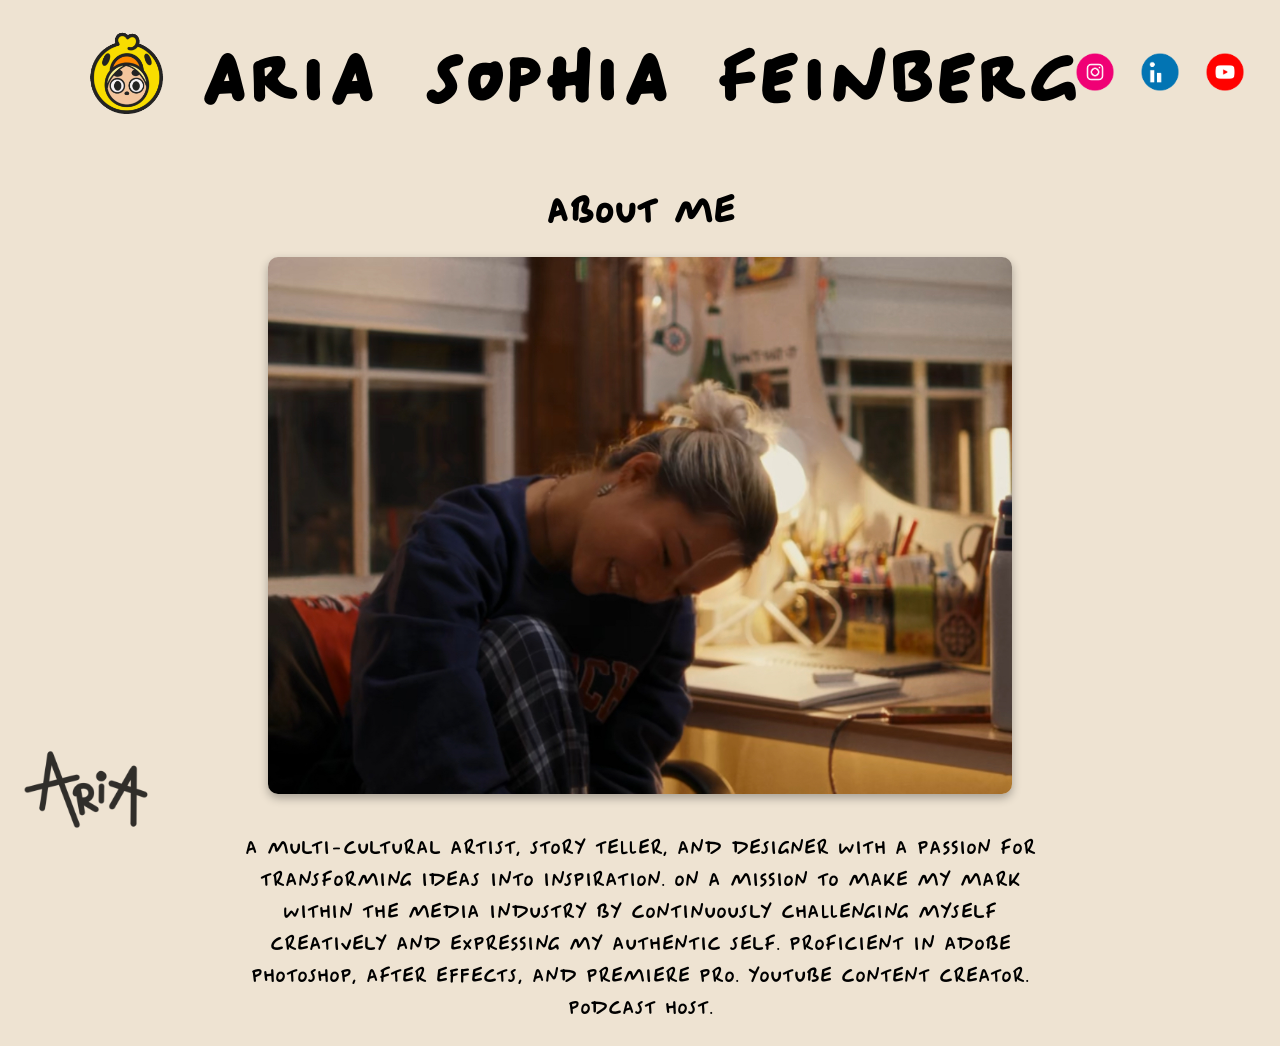
==== AboutMe/aboutme.html @ 9071901e "Added content" ====
<!DOCTYPE html>
<html lang="en">
<head>
  <meta charset="UTF-8">
  <meta name="viewport" content="width=device-width, initial-scale=1.0">
  <title>About Me</title>
  <style>
    /* Import Custom Font */
    @font-face {
    font-family: "LORE Regular";
    src: url("../fonts/LORE-Regular.otf") format("opentype");
    font-weight: normal;
    font-style: normal;
  }
  
    @font-face {
      font-family: "LORE Bold";
      src: url("../fonts/LORE-Bold.otf") format("opentype");
      font-weight: bold;
      font-style: normal;
    }
    
    @font-face {
      font-family: "LORE Alternates Regular";
      src: url("../fonts/LORE-Alternates-Regular.otf") format("opentype");
      font-weight: normal;
      font-style: normal;
    }
    
    @font-face {
      font-family: "LORE Alternates Bold";
      src: url("../fonts/LORE-Alternates-Bold.otf") format("opentype");
      font-weight: bold;
      font-style: normal;
    }

    /* Global Styles */
    body {
      text-align: center;
      background-color: #eee3d2; /* Matches header */
      font-family: "LORE Regular", Arial, sans-serif;
      margin: 0;
      padding: 0;
    }

    /* Header Section */
    .header-container {
      display: flex;
      justify-content: center; /* Center everything */
      align-items: center;
      background-color: #eee3d2;
      padding: 15px 30px;
      position: relative;
    }

    .logo {
      height: 250px;
      position: absolute;
      left: 30px; /* Align logo to the left */
      object-fit: contain; /* Ensures the GIF scales correctly */
      padding-top: 10px;
    }

    .placeholder-container {
      display: flex;
      justify-content: center;
      flex-grow: 1;
    }

    .placeholder-image {
      height: 150px;
      cursor: pointer;
    }

    /* Social Links */
    .social-links {
      position: absolute;
      right: 30px; /* Align links to the right */
      display: flex;
      gap: 15px;
    }

    .social-links a {
      display: inline-block;
      width: 50px; /* Set a size for the icons */
      height: 50px;
    }

    .social-links img {
      width: 100%;
      height: 100%;
      object-fit: contain;
      transition: transform 0.3s ease-in-out;
    }

    .social-links img:hover {
      transform: scale(1.2);
    }

    /* About Me Section */
    .aboutme-container {
      display: flex;
      flex-direction: column;
      align-items: center;
      margin-top: 50px;
      padding: 0 20px;
    }

    /* About Me Header */
    .aboutme-header {
      font-size: 36px;
      font-weight: bold;
      margin-bottom: 20px;
    }

    /* About Me Image */
    .aboutme-image {
      width: 60%;
      max-width: 800px;
      height: auto;
      box-shadow: 0px 4px 10px rgba(0, 0, 0, 0.3);
      border-radius: 10px;
      margin-bottom: 20px;
    }

    /* About Me Text */
    .aboutme-text {
      max-width: 800px;
      font-size: 20px;
      line-height: 1.6;
      text-align: center;
    }


    .title-container a {
      text-decoration: none; /* ✅ Removes underline */
      color: inherit; /* ✅ Keeps the text color unchanged */
    }


    .title-text {
      font-family: "LORE Bold", Arial, sans-serif;
      font-size: 70px; /* Adjust size as needed */
      font-weight: bold;
      text-transform: uppercase;
      color: black;
      margin: 0;
      padding-top: 30px;
    }

            /* 🖋️ Fixed Signature Overlay */
            .signature-overlay {
      position: fixed;
      bottom: 0px;  /* Distance from bottom */
      left: 10px;   /* Distance from right */
      width: 150px;  /* Adjust size */
      opacity: 0.8;  /* Slight transparency */
      z-index: 999;  /* Stays above everything */
      pointer-events: none; /* Prevents interference with clicks */
    }
    /* Responsive */
    @media (max-width: 768px) {
      .aboutme-image {
        width: 80%;
        max-width: 600px;
      }
      
      .aboutme-text {
        font-size: 18px;
      }
    }
  </style>
</head>
<body>

  <!-- Header Section -->
  <div class="header-container">
  <a href="../index.html"></a>
    <img src="../gifs/logo.gif" alt="Logo" class="logo"> <!-- Left Logo -->
  </a>

    <!-- <div class="placeholder-container">
      <a href="../index.html">
        <img src="../OldBanner.png" alt="Placeholder Image" class="placeholder-image">
      </a>
    </div> -->

    <div class="title-container">
      <a href="../index.html">
        <h1 class="title-text">Aria Sophia Feinberg</h1>
      </a>
    </div>

    <div class="social-links">
      <a href="https://www.instagram.com/ariaonair_/" target="_blank">
        <img class="gif-icon" src="../gifs/instagram.gif" alt="Instagram">
      </a>
      <a href="https://www.linkedin.com/in/aria-sophia/" target="_blank">
        <img class="gif-icon" src="../gifs/linkedin.gif" alt="LinkedIn">
      </a>
      <a href="https://www.youtube.com/@ariaonair" target="_blank" class="resume-gif">
        <img class="gif-icon" src="../gifs/youtube.gif" alt="YouTube">
      </a>
    </div>
  </div>

  </div>

  <!-- About Me Section -->
  <div class="aboutme-container">
    <div class="aboutme-header">About Me</div>
    <img src="AboutMe.jpeg" alt="About Me Image" class="aboutme-image">
    <p class="aboutme-text">
      A multi-cultural artist, story teller, and designer with a passion for transforming ideas into inspiration. On a mission to make my mark within the media industry by continuously challenging myself creatively and expressing my authentic self.
Proficient in Adobe Photoshop, after effects, and premiere pro.
youtube content creator.
Podcast Host.
    </p>
  </div>

  <img src="../icons/signature.png" alt="Signature" class="signature-overlay">

  <link rel="icon" type="image/x-icon" href="../favicon.ico">



</body>
</html>
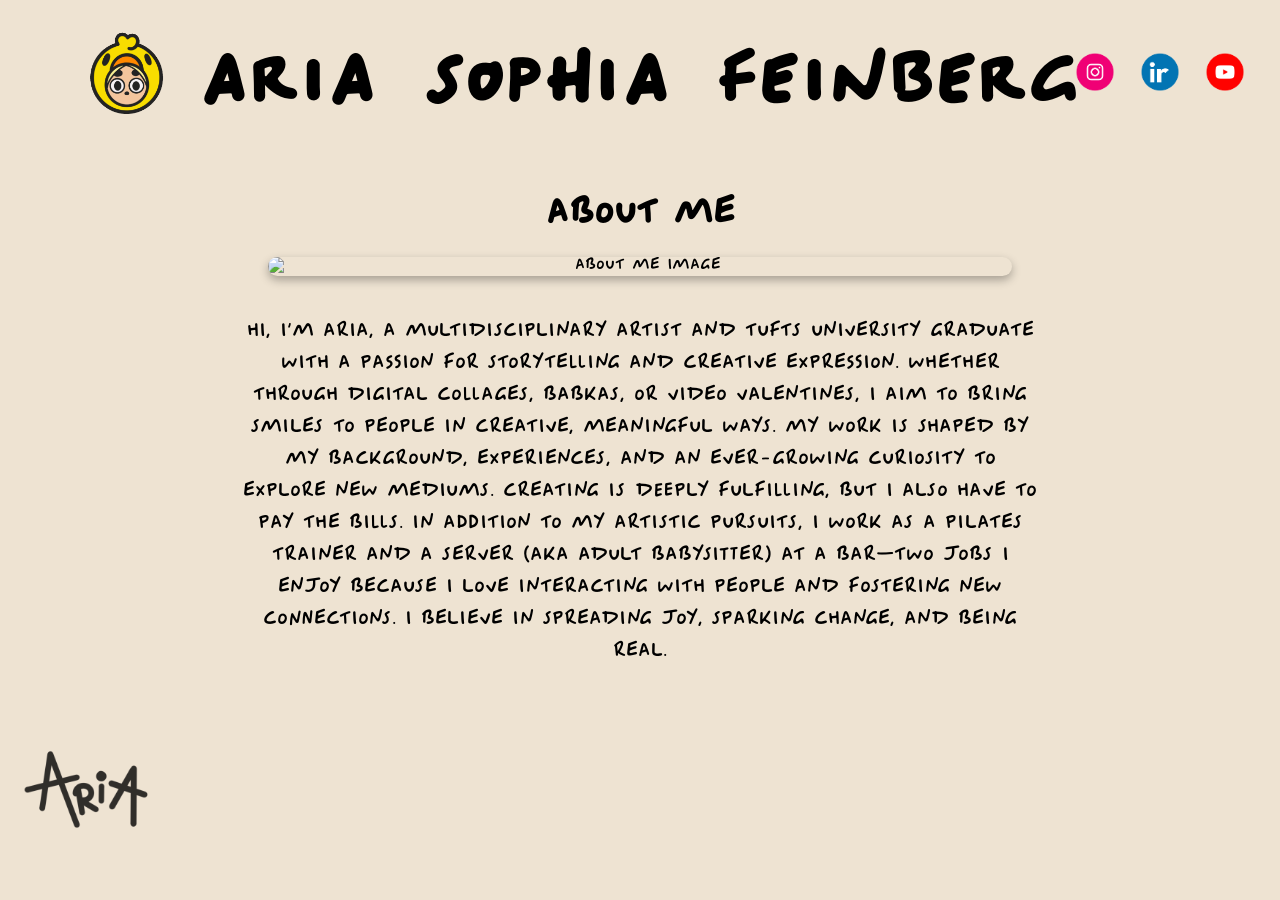
==== commit eebf7917: "Everything" ====
--- a/AboutMe/aboutme.html
+++ b/AboutMe/aboutme.html
@@ -209,12 +209,11 @@
   <!-- About Me Section -->
   <div class="aboutme-container">
     <div class="aboutme-header">About Me</div>
-    <img src="AboutMe.jpeg" alt="About Me Image" class="aboutme-image">
+    <img src="AboutMe.heic" alt="About Me Image" class="aboutme-image">
     <p class="aboutme-text">
-      A multi-cultural artist, story teller, and designer with a passion for transforming ideas into inspiration. On a mission to make my mark within the media industry by continuously challenging myself creatively and expressing my authentic self.
-Proficient in Adobe Photoshop, after effects, and premiere pro.
-youtube content creator.
-Podcast Host.
+      Hi, I’m Aria, a multidisciplinary artist and Tufts University graduate with a passion for storytelling and creative expression. Whether through digital collages, babkas, or video valentines, I aim to bring smiles to people in creative, meaningful ways. My work is shaped by my background, experiences, and an ever-growing curiosity to explore new mediums.
+Creating is deeply fulfilling, but I also have to pay the bills. In addition to my artistic pursuits, I work as a Pilates trainer and a server (aka adult babysitter) at a bar—two jobs I enjoy because I love interacting with people and fostering new connections. I believe in spreading joy, sparking change, and being real. 
+
     </p>
   </div>
 
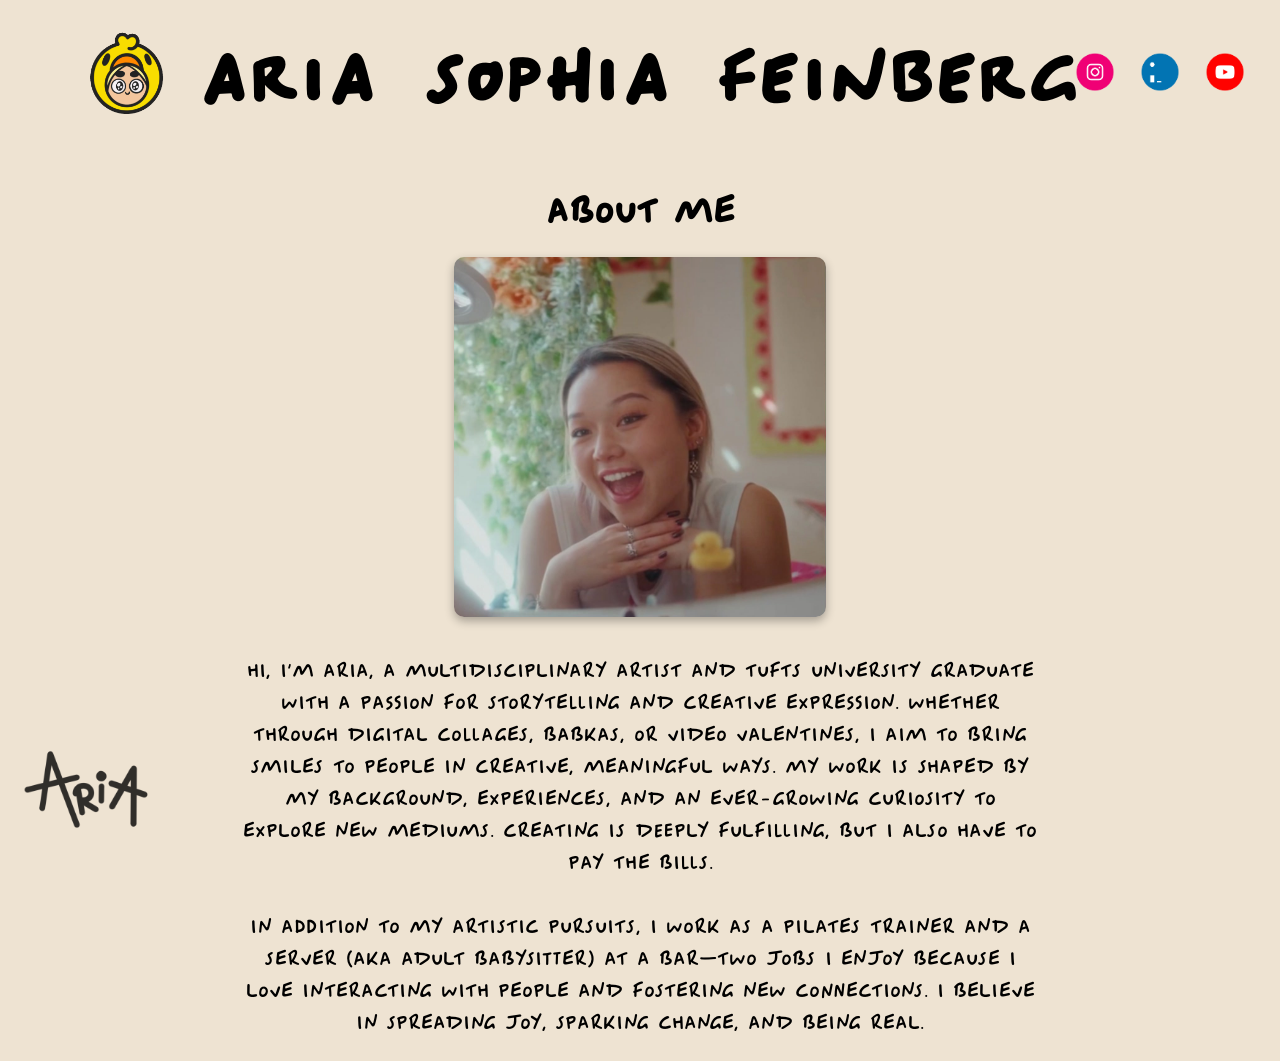
==== commit f0ad7396: "changes again hope it doesn't break anythingi" ====
--- a/AboutMe/aboutme.html
+++ b/AboutMe/aboutme.html
@@ -115,7 +115,7 @@
 
     /* About Me Image */
     .aboutme-image {
-      width: 60%;
+      width: 30%;
       max-width: 800px;
       height: auto;
       box-shadow: 0px 4px 10px rgba(0, 0, 0, 0.3);
@@ -209,10 +209,10 @@
   <!-- About Me Section -->
   <div class="aboutme-container">
     <div class="aboutme-header">About Me</div>
-    <img src="AboutMe.heic" alt="About Me Image" class="aboutme-image">
+    <img src="AboutMe.jpg" alt="About Me Image" class="aboutme-image">
     <p class="aboutme-text">
       Hi, I’m Aria, a multidisciplinary artist and Tufts University graduate with a passion for storytelling and creative expression. Whether through digital collages, babkas, or video valentines, I aim to bring smiles to people in creative, meaningful ways. My work is shaped by my background, experiences, and an ever-growing curiosity to explore new mediums.
-Creating is deeply fulfilling, but I also have to pay the bills. In addition to my artistic pursuits, I work as a Pilates trainer and a server (aka adult babysitter) at a bar—two jobs I enjoy because I love interacting with people and fostering new connections. I believe in spreading joy, sparking change, and being real. 
+Creating is deeply fulfilling, but I also have to pay the bills. <br><br>In addition to my artistic pursuits, I work as a Pilates trainer and a server (aka adult babysitter) at a bar—two jobs I enjoy because I love interacting with people and fostering new connections. I believe in spreading joy, sparking change, and being real. 
 
     </p>
   </div>
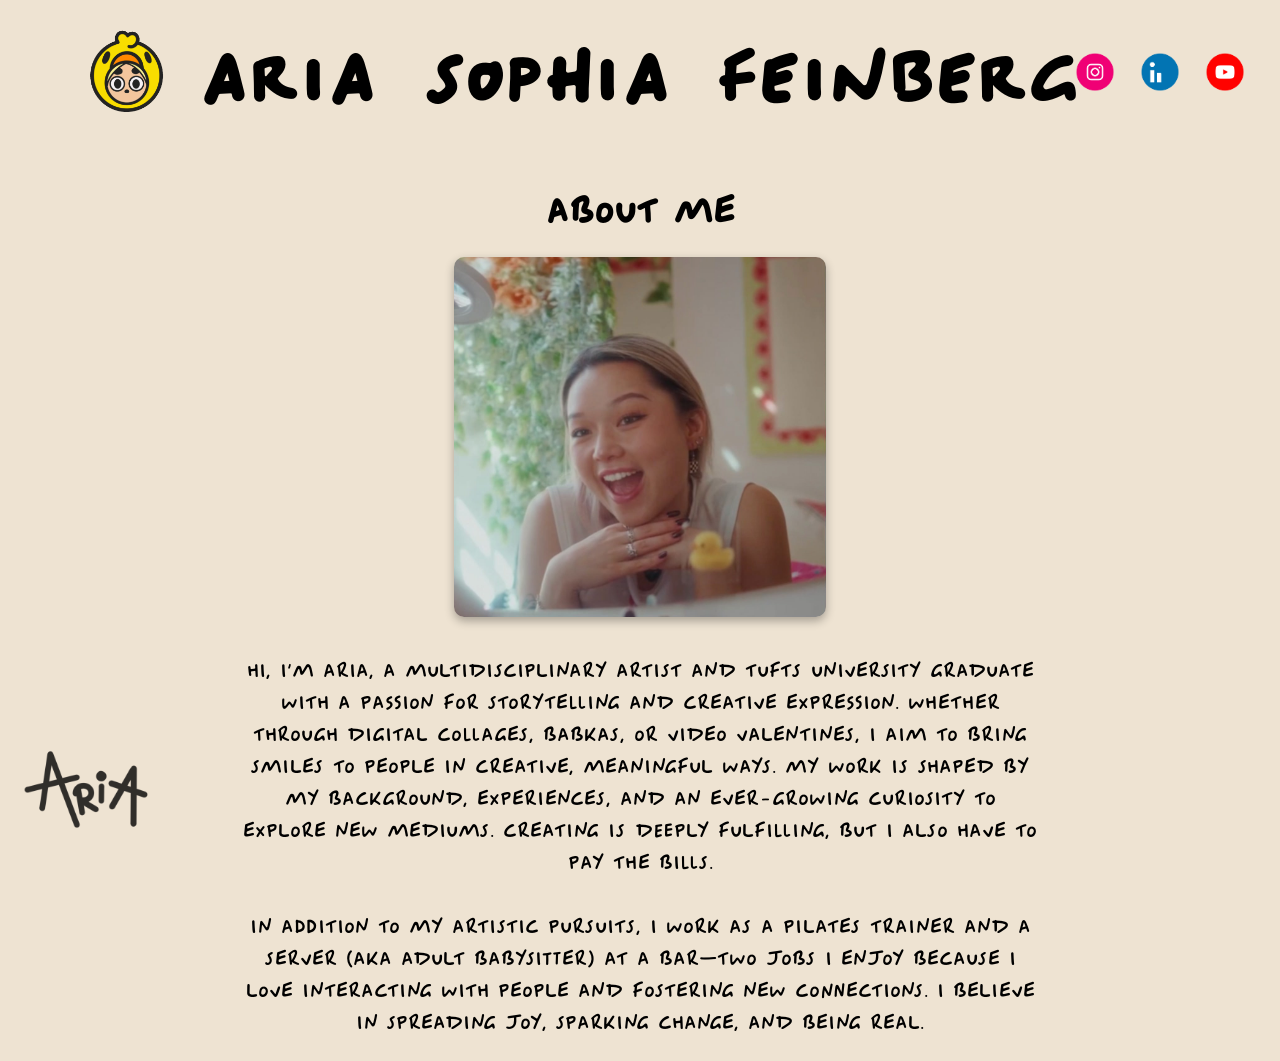
==== commit 91e1dda7: "Changes so logo is clickable on every page" ====
--- a/AboutMe/aboutme.html
+++ b/AboutMe/aboutme.html
@@ -54,12 +54,15 @@
     }
 
     .logo {
-      height: 250px;
-      position: absolute;
-      left: 30px; /* Align logo to the left */
-      object-fit: contain; /* Ensures the GIF scales correctly */
-      padding-top: 10px;
-    }
+  height: 250px;
+  position: absolute;
+  left: 30px; /* Align logo to the left */
+  object-fit: contain; /* Ensures the GIF scales correctly */
+  padding-top: 10px;
+  top: -60px; /* Moves the logo higher up */
+  z-index: 9999; /* Ensures it stays above everything */
+}
+
 
     .placeholder-container {
       display: flex;
@@ -175,7 +178,7 @@
 
   <!-- Header Section -->
   <div class="header-container">
-  <a href="../index.html"></a>
+  <a href="../index.html">
     <img src="../gifs/logo.gif" alt="Logo" class="logo"> <!-- Left Logo -->
   </a>
 
